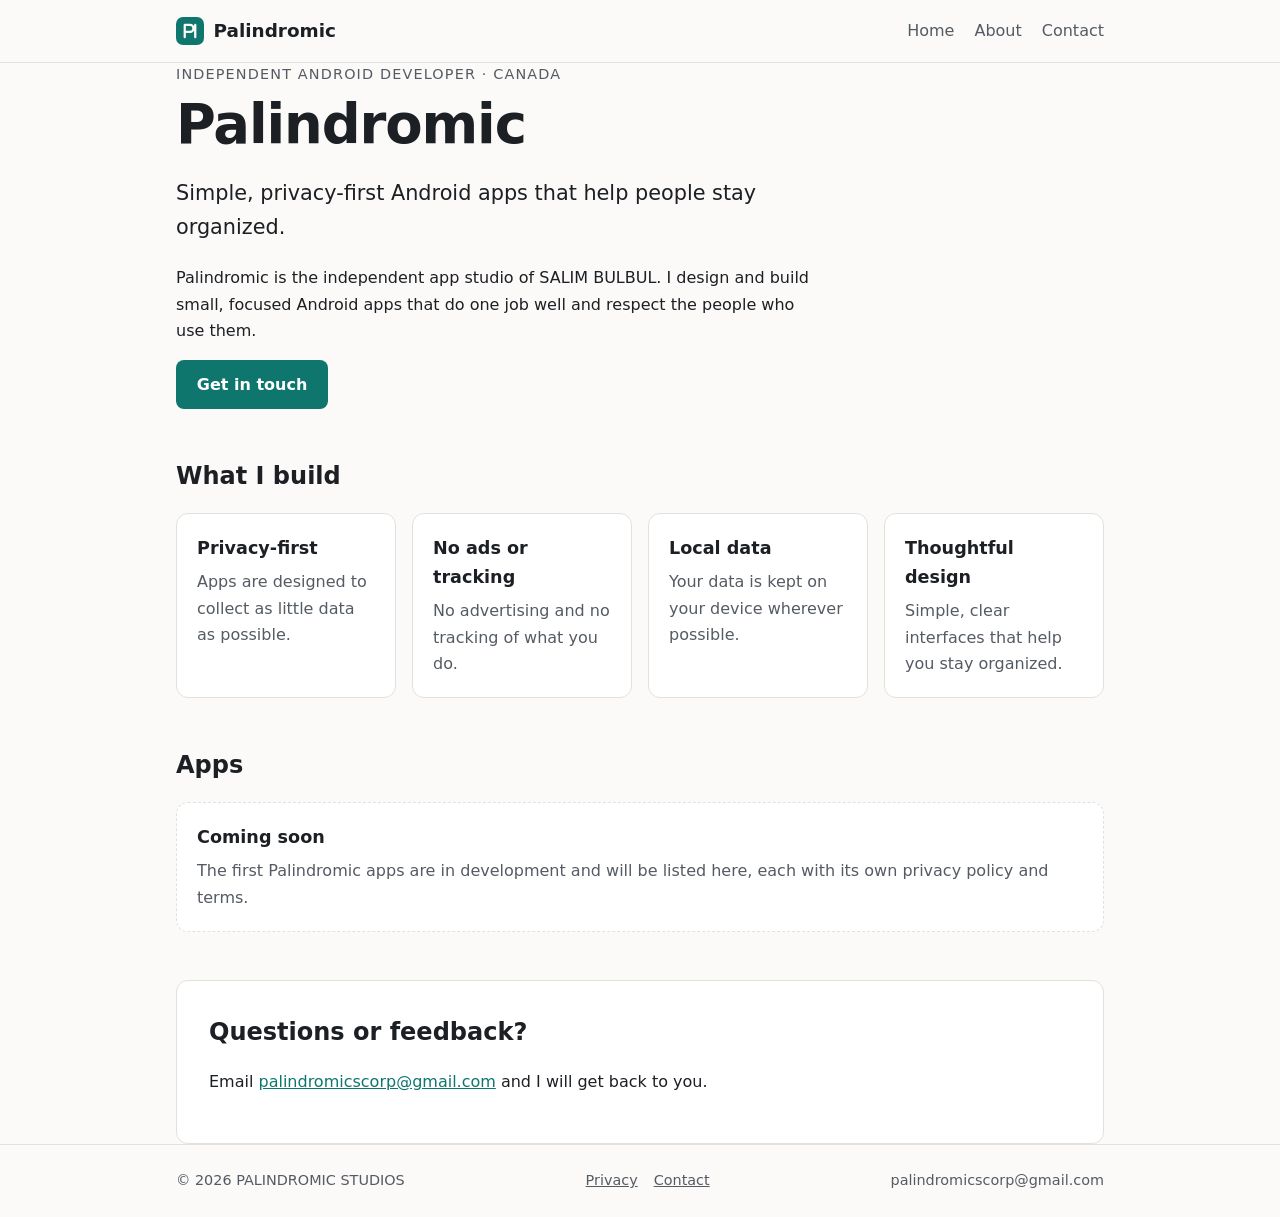
==== index.html @ 383ceb02 "Initial developer website Co-Authored-By: Claude Opus 5.5 <noreply@anthropic.com>" ====
<!doctype html>
<html lang="en">
<head>
<meta charset="utf-8">
<meta name="viewport" content="width=device-width, initial-scale=1">
<title>Palindromic | Simple, privacy-first Android apps</title>
<meta name="description" content="Palindromic is the independent studio of developer SALIM BULBUL, building simple, privacy-first Android apps that help people stay organized.">
<link rel="canonical" href="https://www.palindromic.ca/">
<meta property="og:type" content="website">
<meta property="og:site_name" content="Palindromic">
<meta property="og:title" content="Palindromic | Simple, privacy-first Android apps">
<meta property="og:description" content="Palindromic is the independent studio of developer SALIM BULBUL, building simple, privacy-first Android apps that help people stay organized.">
<meta property="og:url" content="https://www.palindromic.ca/">
<link rel="icon" href="favicon.svg" type="image/svg+xml">
<link rel="stylesheet" href="assets/css/style.css">
</head>
<body>
<a class="skip-link" href="#main">Skip to content</a>
<header class="site-header">
  <div class="container nav-wrap">
    <a class="brand" href="index.html"><svg class="logo-mark" viewBox="0 0 32 32" width="28" height="28" aria-hidden="true" focusable="false"><rect width="32" height="32" rx="8" fill="currentColor"/><path d="M10 23V9h6a4 4 0 0 1 0 8h-6M22 9v14" fill="none" stroke="var(--bg)" stroke-width="2.6" stroke-linecap="round" stroke-linejoin="round"/></svg><span>Palindromic</span></a>
    <nav aria-label="Main">
      <ul class="nav">
        <li><a href="index.html">Home</a></li>
        <li><a href="about.html">About</a></li>
        <li><a href="contact.html">Contact</a></li>
      </ul>
    </nav>
  </div>
</header>
<main id="main" class="container">
<section class="hero">
  <p class="eyebrow">Independent Android developer · Canada</p>
  <h1>Palindromic</h1>
  <p class="lead">Simple, privacy-first Android apps that help people stay organized.</p>
  <p>Palindromic is the independent app studio of SALIM BULBUL. I design and build small, focused Android apps that do one job well and respect the people who use them.</p>
  <p><a class="button" href="contact.html">Get in touch</a></p>
</section>
<section aria-labelledby="principles">
  <h2 id="principles">What I build</h2>
  <ul class="cards">
    <li class="card"><h3>Privacy-first</h3><p>Apps are designed to collect as little data as possible.</p></li>
    <li class="card"><h3>No ads or tracking</h3><p>No advertising and no tracking of what you do.</p></li>
    <li class="card"><h3>Local data</h3><p>Your data is kept on your device wherever possible.</p></li>
    <li class="card"><h3>Thoughtful design</h3><p>Simple, clear interfaces that help you stay organized.</p></li>
  </ul>
</section>
<section aria-labelledby="apps">
  <h2 id="apps">Apps</h2>
  <!-- Replace this card with one <li class="card"> per app, linking to apps/APP-SLUG/index.html -->
  <ul class="cards">
    <li class="card card-muted"><h3>Coming soon</h3><p>The first Palindromic apps are in development and will be listed here, each with its own privacy policy and terms.</p></li>
  </ul>
</section>
<section class="cta" aria-labelledby="contact-cta">
  <h2 id="contact-cta">Questions or feedback?</h2>
  <p>Email <a href="mailto:palindromicscorp@gmail.com">palindromicscorp@gmail.com</a> and I will get back to you.</p>
</section>
</main>
<footer class="site-footer">
  <div class="container footer-wrap">
    <p>&copy; 2026 PALINDROMIC STUDIOS</p>
    <ul class="footer-links">
      <li><a href="privacy.html">Privacy</a></li>
      <li><a href="contact.html">Contact</a></li>
    </ul>
    <p>palindromicscorp@gmail.com</p>
  </div>
</footer>
</body>
</html>
---- assets/css/style.css ----
/* Accent: teal (#0f766e light / #2dd4bf dark), both WCAG AA on their backgrounds */
:root{--bg:#fbfaf8;--surface:#fff;--text:#1c1f23;--muted:#555b63;--border:#e4e1dc;--accent:#0f766e;--accent-ink:#fff;color-scheme:light dark}
@media (prefers-color-scheme:dark){:root{--bg:#111416;--surface:#1a1e21;--text:#e8eaec;--muted:#a3aab2;--border:#2c3236;--accent:#2dd4bf;--accent-ink:#06201d}}
*{box-sizing:border-box}
body{margin:0;background:var(--bg);color:var(--text);font:1rem/1.65 system-ui,-apple-system,"Segoe UI",Roboto,"Helvetica Neue",Arial,sans-serif}
.container{width:100%;max-width:60rem;margin:0 auto;padding:0 1rem}
a{color:var(--accent)}
a:hover{text-decoration-thickness:2px}
:focus-visible{outline:3px solid var(--accent);outline-offset:3px;border-radius:4px}
.skip-link{position:absolute;left:1rem;top:-3rem;background:var(--accent);color:var(--accent-ink);padding:.5rem 1rem;border-radius:6px;z-index:10}
.skip-link:focus{top:1rem}
.site-header{border-bottom:1px solid var(--border)}
.nav-wrap{display:flex;flex-wrap:wrap;align-items:center;justify-content:space-between;gap:.5rem;padding-block:1rem}
.brand{display:flex;align-items:center;gap:.6rem;font-weight:700;font-size:1.15rem;color:var(--text);text-decoration:none}
.logo-mark{color:var(--accent)}
.nav{display:flex;gap:1.25rem;list-style:none;margin:0;padding:0}
.nav a{color:var(--muted);text-decoration:none;font-weight:500}
.nav a:hover{color:var(--text)}
main{padding-block:3rem}
h1{font-size:clamp(2.2rem,6vw,3.4rem);line-height:1.1;margin:0 0 1rem;letter-spacing:-.02em}
h2{font-size:1.5rem;margin:3rem 0 1rem}
h3{margin:0 0 .4rem;font-size:1.1rem}
.eyebrow{color:var(--muted);font-size:.9rem;text-transform:uppercase;letter-spacing:.08em;margin:0 0 .5rem}
.lead{font-size:1.3rem}
.hero p{max-width:40rem}
.button{display:inline-block;background:var(--accent);color:var(--accent-ink);padding:.7rem 1.3rem;border-radius:8px;text-decoration:none;font-weight:600}
.button:hover{filter:brightness(1.1)}
.cards{list-style:none;padding:0;margin:0;display:grid;gap:1rem;grid-template-columns:repeat(auto-fit,minmax(13rem,1fr))}
.card{background:var(--surface);border:1px solid var(--border);border-radius:12px;padding:1.25rem}
.card p{margin:0;color:var(--muted)}
.card-muted{border-style:dashed}
.cta{margin-top:3rem;padding:2rem;border-radius:12px;background:var(--surface);border:1px solid var(--border)}
.cta h2{margin-top:0}
.prose{max-width:42rem}
.site-footer{border-top:1px solid var(--border);color:var(--muted);font-size:.9rem}
.footer-wrap{display:flex;flex-wrap:wrap;gap:.5rem 1.5rem;justify-content:space-between;align-items:center;padding-block:1.5rem}
.footer-wrap p{margin:0}
.footer-links{display:flex;gap:1rem;list-style:none;margin:0;padding:0}
.footer-links a{color:var(--muted)}
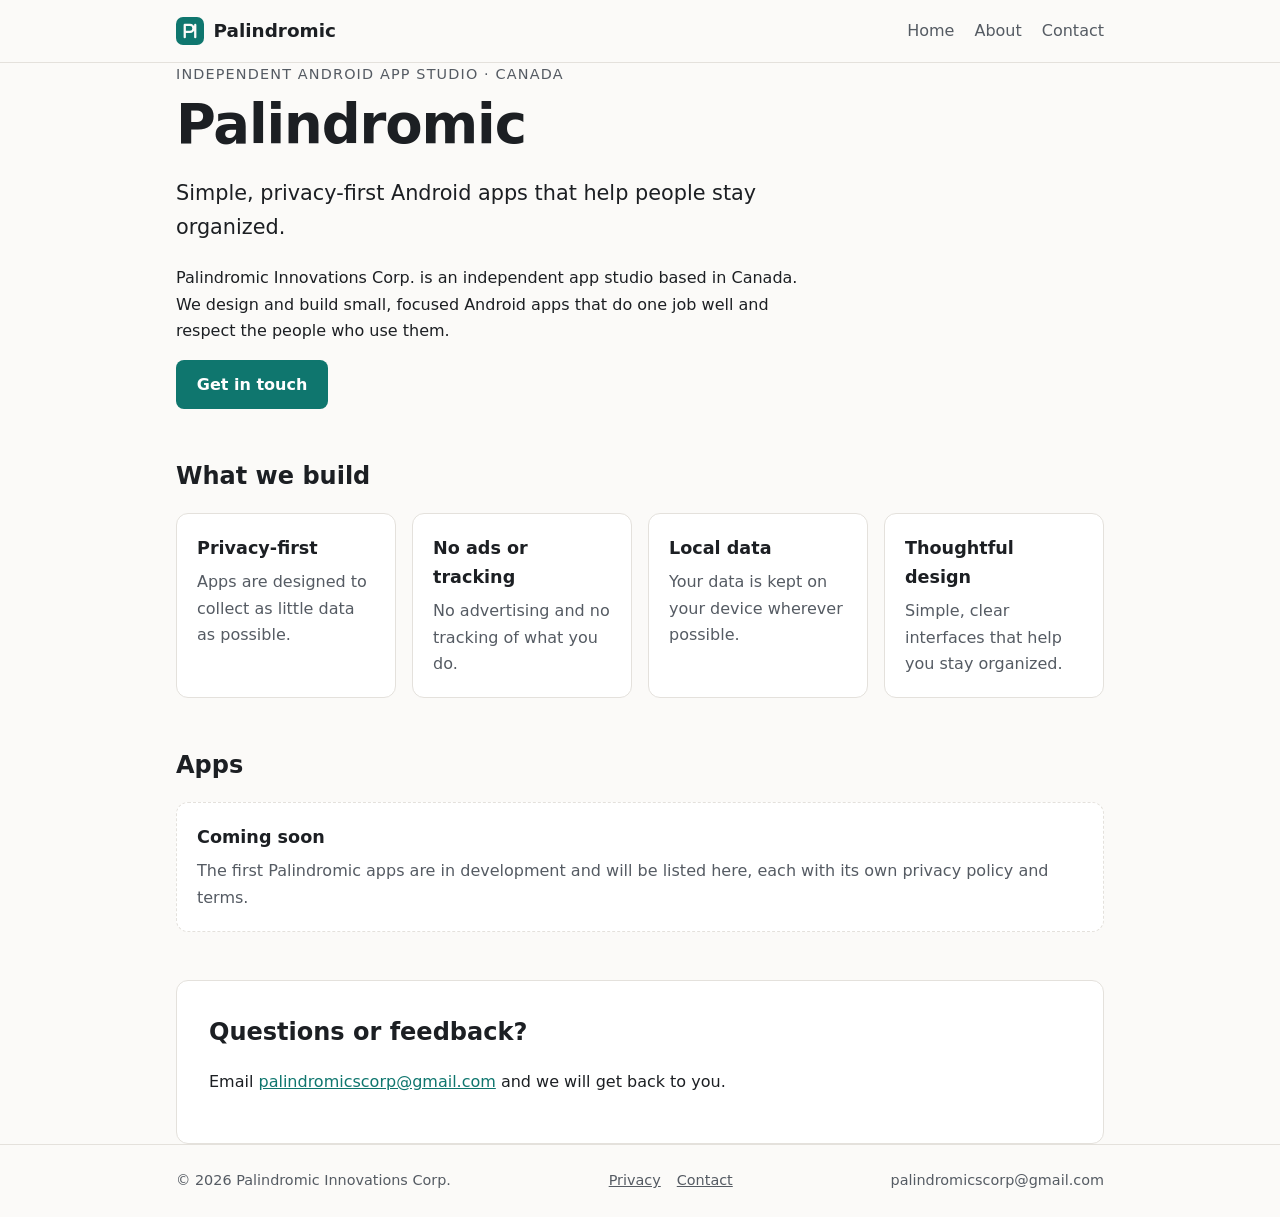
==== commit e07462ee: "Use company name Palindromic Innovations Corp. across site Co-Authored-By: Claude Opus 5.5 <noreply@" ====
--- a/index.html
+++ b/index.html
@@ -4,12 +4,12 @@
 <meta charset="utf-8">
 <meta name="viewport" content="width=device-width, initial-scale=1">
 <title>Palindromic | Simple, privacy-first Android apps</title>
-<meta name="description" content="Palindromic is the independent studio of developer SALIM BULBUL, building simple, privacy-first Android apps that help people stay organized.">
+<meta name="description" content="Palindromic Innovations Corp. builds simple, privacy-first Android apps that help people stay organized.">
 <link rel="canonical" href="https://www.palindromic.ca/">
 <meta property="og:type" content="website">
 <meta property="og:site_name" content="Palindromic">
 <meta property="og:title" content="Palindromic | Simple, privacy-first Android apps">
-<meta property="og:description" content="Palindromic is the independent studio of developer SALIM BULBUL, building simple, privacy-first Android apps that help people stay organized.">
+<meta property="og:description" content="Palindromic Innovations Corp. builds simple, privacy-first Android apps that help people stay organized.">
 <meta property="og:url" content="https://www.palindromic.ca/">
 <link rel="icon" href="favicon.svg" type="image/svg+xml">
 <link rel="stylesheet" href="assets/css/style.css">
@@ -30,14 +30,14 @@
 </header>
 <main id="main" class="container">
 <section class="hero">
-  <p class="eyebrow">Independent Android developer · Canada</p>
+  <p class="eyebrow">Independent Android app studio · Canada</p>
   <h1>Palindromic</h1>
   <p class="lead">Simple, privacy-first Android apps that help people stay organized.</p>
-  <p>Palindromic is the independent app studio of SALIM BULBUL. I design and build small, focused Android apps that do one job well and respect the people who use them.</p>
+  <p>Palindromic Innovations Corp. is an independent app studio based in Canada. We design and build small, focused Android apps that do one job well and respect the people who use them.</p>
   <p><a class="button" href="contact.html">Get in touch</a></p>
 </section>
 <section aria-labelledby="principles">
-  <h2 id="principles">What I build</h2>
+  <h2 id="principles">What we build</h2>
   <ul class="cards">
     <li class="card"><h3>Privacy-first</h3><p>Apps are designed to collect as little data as possible.</p></li>
     <li class="card"><h3>No ads or tracking</h3><p>No advertising and no tracking of what you do.</p></li>
@@ -54,12 +54,12 @@
 </section>
 <section class="cta" aria-labelledby="contact-cta">
   <h2 id="contact-cta">Questions or feedback?</h2>
-  <p>Email <a href="mailto:palindromicscorp@gmail.com">palindromicscorp@gmail.com</a> and I will get back to you.</p>
+  <p>Email <a href="mailto:palindromicscorp@gmail.com">palindromicscorp@gmail.com</a> and we will get back to you.</p>
 </section>
 </main>
 <footer class="site-footer">
   <div class="container footer-wrap">
-    <p>&copy; 2026 PALINDROMIC STUDIOS</p>
+    <p>&copy; 2026 Palindromic Innovations Corp.</p>
     <ul class="footer-links">
       <li><a href="privacy.html">Privacy</a></li>
       <li><a href="contact.html">Contact</a></li>
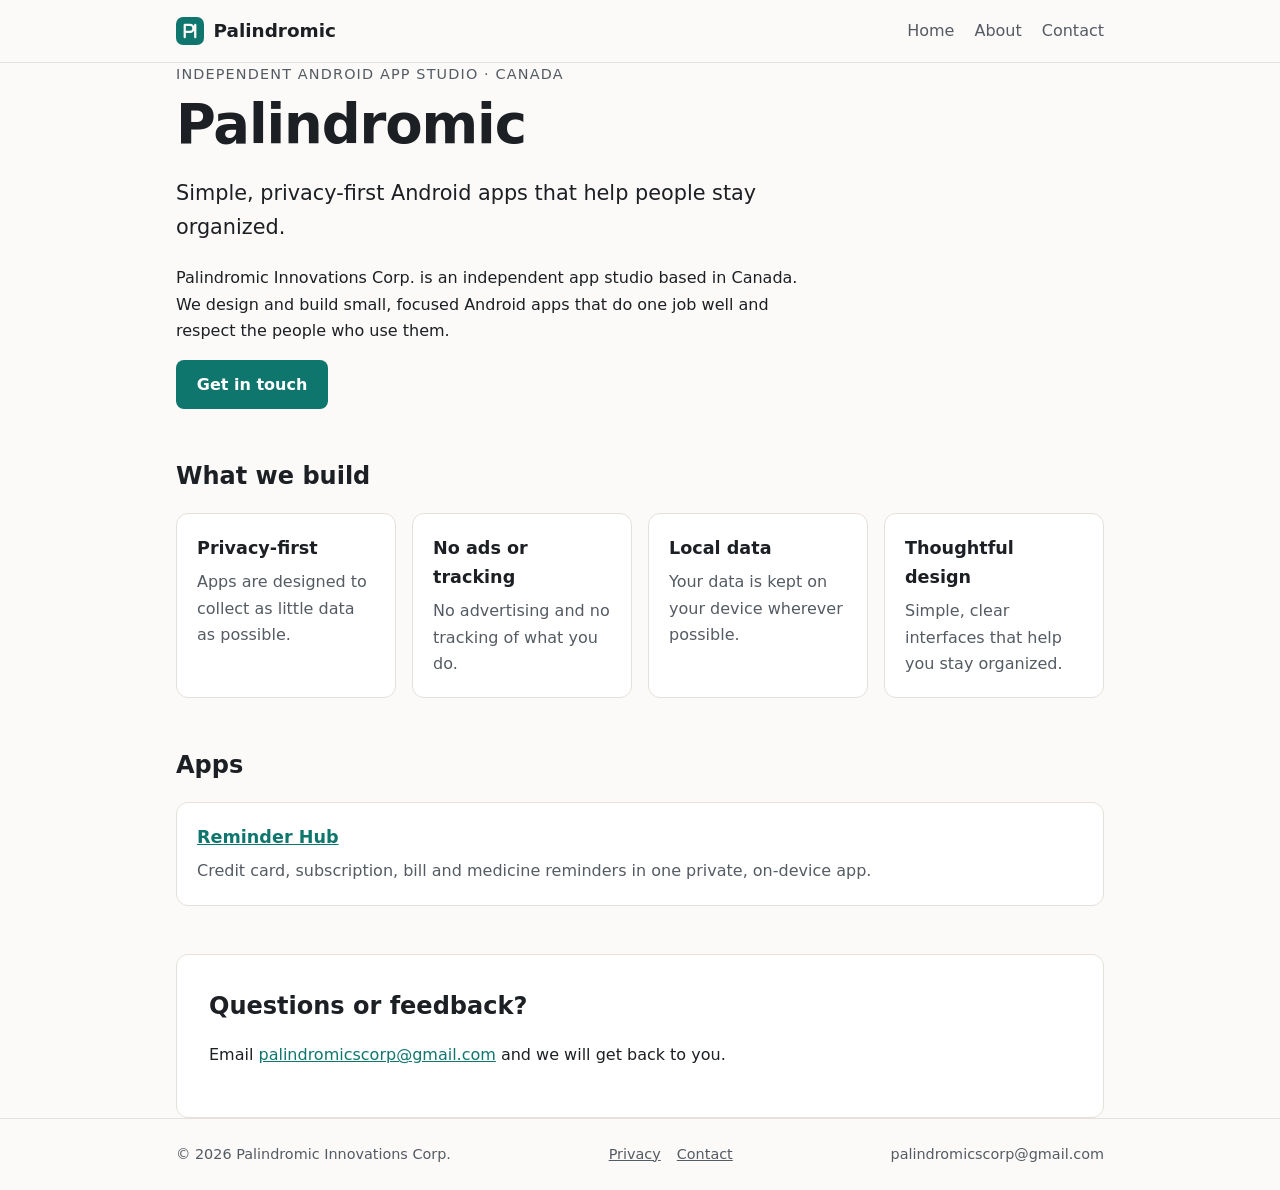
==== commit 4e887855: "Add Reminder Hub app page, privacy policy and terms Lists Reminder Hub on the home page and adds its" ====
--- a/index.html
+++ b/index.html
@@ -49,7 +49,7 @@
   <h2 id="apps">Apps</h2>
   <!-- Replace this card with one <li class="card"> per app, linking to apps/APP-SLUG/index.html -->
   <ul class="cards">
-    <li class="card card-muted"><h3>Coming soon</h3><p>The first Palindromic apps are in development and will be listed here, each with its own privacy policy and terms.</p></li>
+    <li class="card"><h3><a href="apps/reminderhub/index.html">Reminder Hub</a></h3><p>Credit card, subscription, bill and medicine reminders in one private, on-device app.</p></li>
   </ul>
 </section>
 <section class="cta" aria-labelledby="contact-cta">
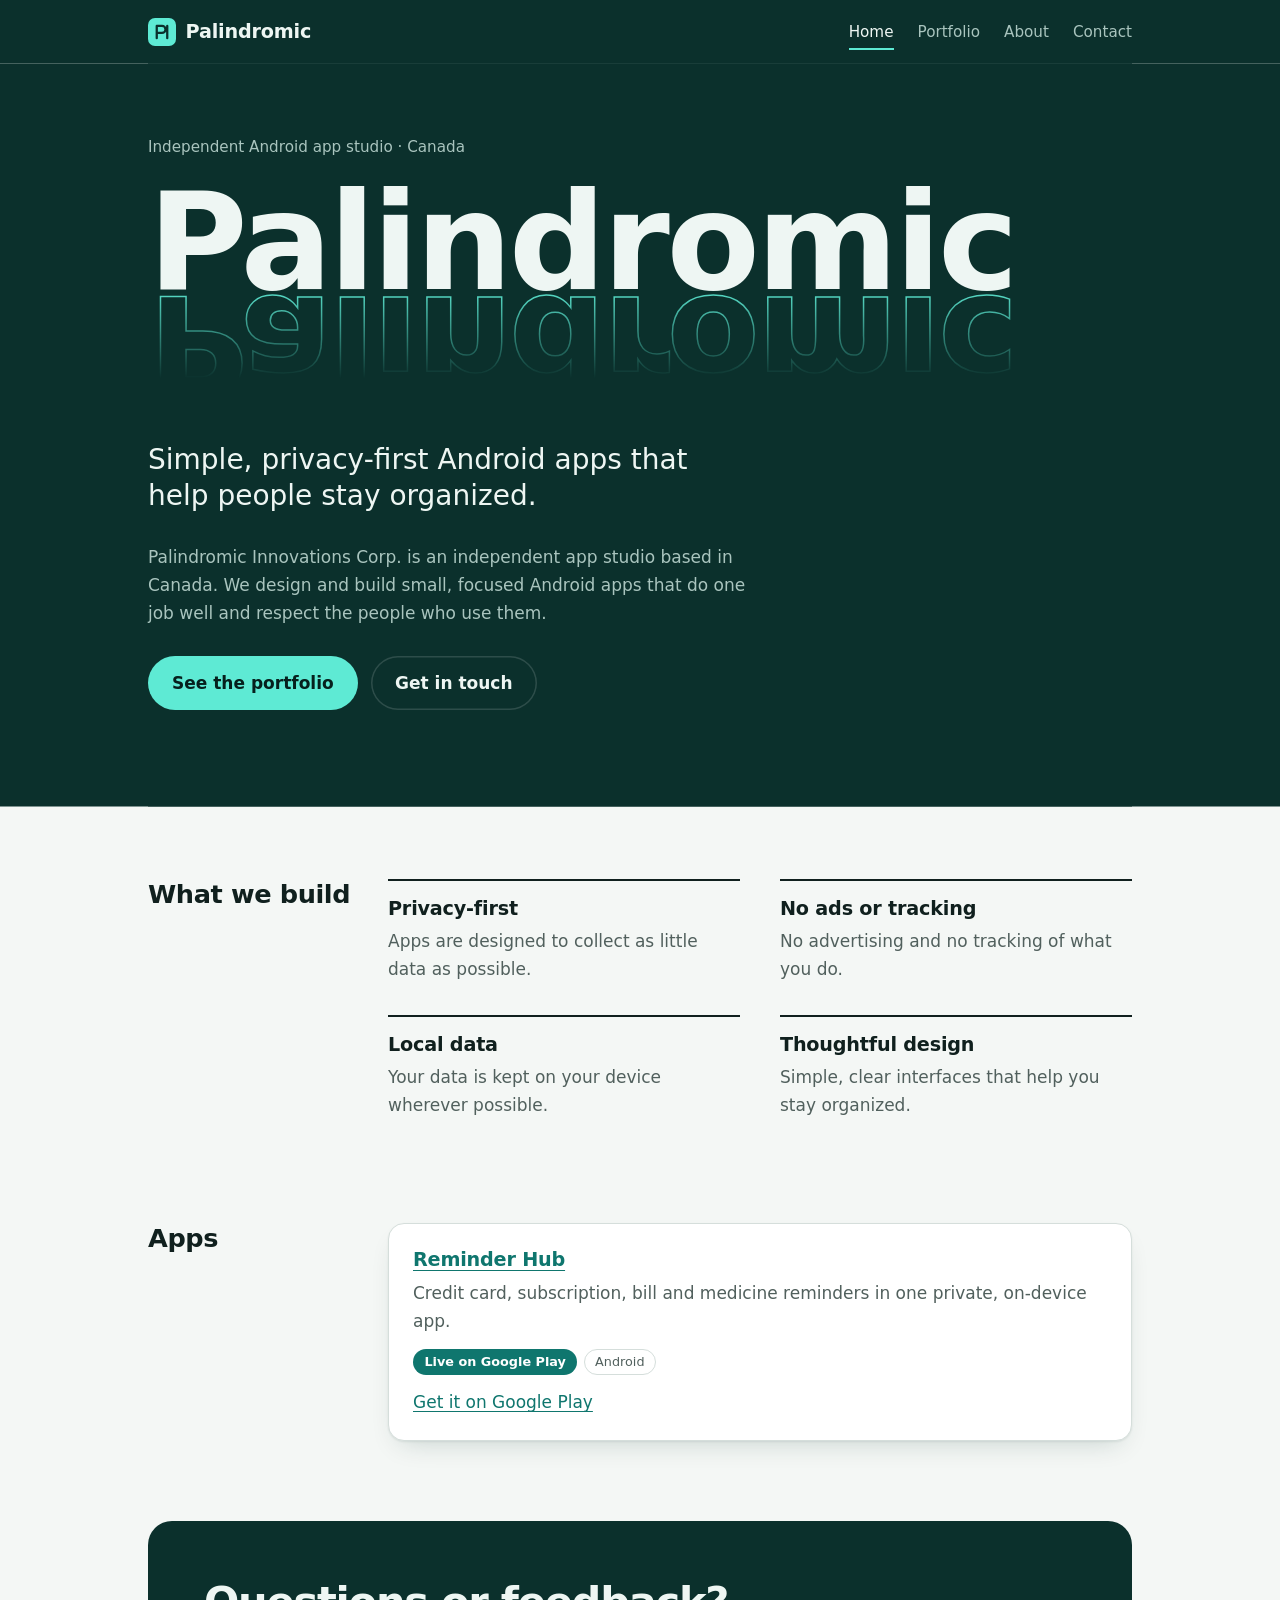
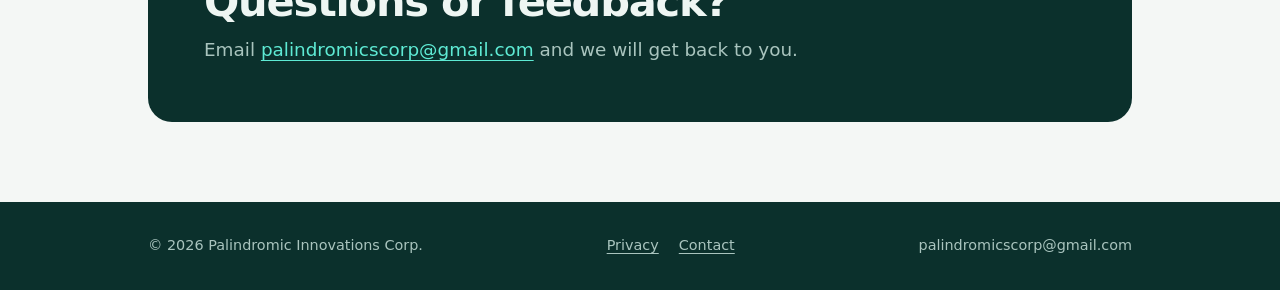
==== commit f46ab5c3: "Redesign site, add portfolio page and SEO improvements - New pine and mint visual design with self-h" ====
--- a/index.html
+++ b/index.html
@@ -4,15 +4,22 @@
 <meta charset="utf-8">
 <meta name="viewport" content="width=device-width, initial-scale=1">
 <title>Palindromic | Simple, privacy-first Android apps</title>
-<meta name="description" content="Palindromic Innovations Corp. builds simple, privacy-first Android apps that help people stay organized.">
+<meta name="description" content="Palindromic Innovations Corp. is a Canadian studio building privacy-first Android apps, plus fast, accessible websites and web apps for businesses.">
 <link rel="canonical" href="https://www.palindromic.ca/">
 <meta property="og:type" content="website">
 <meta property="og:site_name" content="Palindromic">
 <meta property="og:title" content="Palindromic | Simple, privacy-first Android apps">
-<meta property="og:description" content="Palindromic Innovations Corp. builds simple, privacy-first Android apps that help people stay organized.">
+<meta property="og:description" content="Palindromic Innovations Corp. is a Canadian studio building privacy-first Android apps, plus fast, accessible websites and web apps for businesses.">
 <meta property="og:url" content="https://www.palindromic.ca/">
+<meta property="og:image" content="https://www.palindromic.ca/assets/img/og.png">
+<meta property="og:image:width" content="1200">
+<meta property="og:image:height" content="630">
+<meta property="og:image:alt" content="Palindromic: privacy-first Android apps, websites and web apps">
+<meta name="twitter:card" content="summary_large_image">
 <link rel="icon" href="favicon.svg" type="image/svg+xml">
+<link rel="preload" href="assets/fonts/bricolage-grotesque.woff2" as="font" type="font/woff2" crossorigin>
 <link rel="stylesheet" href="assets/css/style.css">
+<script type="application/ld+json">{"@context":"https://schema.org","@graph":[{"@type":"Organization","@id":"https://www.palindromic.ca/#org","name":"Palindromic Innovations Corp.","alternateName":"Palindromic","url":"https://www.palindromic.ca/","logo":"https://www.palindromic.ca/favicon.svg","email":"palindromicscorp@gmail.com","address":{"@type":"PostalAddress","addressCountry":"CA"},"founder":{"@id":"https://www.palindromic.ca/portfolio.html#salim"}},{"@type":"WebSite","@id":"https://www.palindromic.ca/#website","url":"https://www.palindromic.ca/","name":"Palindromic","publisher":{"@id":"https://www.palindromic.ca/#org"}}]}</script>
 </head>
 <body>
 <a class="skip-link" href="#main">Skip to content</a>
@@ -21,7 +28,8 @@
     <a class="brand" href="index.html"><svg class="logo-mark" viewBox="0 0 32 32" width="28" height="28" aria-hidden="true" focusable="false"><rect width="32" height="32" rx="8" fill="currentColor"/><path d="M10 23V9h6a4 4 0 0 1 0 8h-6M22 9v14" fill="none" stroke="var(--bg)" stroke-width="2.6" stroke-linecap="round" stroke-linejoin="round"/></svg><span>Palindromic</span></a>
     <nav aria-label="Main">
       <ul class="nav">
-        <li><a href="index.html">Home</a></li>
+        <li><a href="index.html" aria-current="page">Home</a></li>
+        <li><a href="portfolio.html">Portfolio</a></li>
         <li><a href="about.html">About</a></li>
         <li><a href="contact.html">Contact</a></li>
       </ul>
@@ -31,10 +39,10 @@
 <main id="main" class="container">
 <section class="hero">
   <p class="eyebrow">Independent Android app studio · Canada</p>
-  <h1>Palindromic</h1>
+  <h1 data-mirror="Palindromic">Palindromic</h1>
   <p class="lead">Simple, privacy-first Android apps that help people stay organized.</p>
   <p>Palindromic Innovations Corp. is an independent app studio based in Canada. We design and build small, focused Android apps that do one job well and respect the people who use them.</p>
-  <p><a class="button" href="contact.html">Get in touch</a></p>
+  <p><a class="button" href="portfolio.html">See the portfolio</a> <a class="button ghost" href="contact.html">Get in touch</a></p>
 </section>
 <section aria-labelledby="principles">
   <h2 id="principles">What we build</h2>
@@ -49,7 +57,7 @@
   <h2 id="apps">Apps</h2>
   <!-- Replace this card with one <li class="card"> per app, linking to apps/APP-SLUG/index.html -->
   <ul class="cards">
-    <li class="card"><h3><a href="apps/reminderhub/index.html">Reminder Hub</a></h3><p>Credit card, subscription, bill and medicine reminders in one private, on-device app.</p></li>
+    <li class="card"><h3><a href="apps/reminderhub/index.html">Reminder Hub</a></h3><p>Credit card, subscription, bill and medicine reminders in one private, on-device app.</p><ul class="tags"><li class="live">Live on Google Play</li><li>Android</li></ul><p class="links"><a href="https://play.google.com/store/apps/details?id=com.reminderhub.app">Get it on Google Play</a></p></li>
   </ul>
 </section>
 <section class="cta" aria-labelledby="contact-cta">
--- a/assets/css/style.css
+++ b/assets/css/style.css
@@ -1,39 +1,105 @@
-/* Accent: teal (#0f766e light / #2dd4bf dark), both WCAG AA on their backgrounds */
-:root{--bg:#fbfaf8;--surface:#fff;--text:#1c1f23;--muted:#555b63;--border:#e4e1dc;--accent:#0f766e;--accent-ink:#fff;color-scheme:light dark}
-@media (prefers-color-scheme:dark){:root{--bg:#111416;--surface:#1a1e21;--text:#e8eaec;--muted:#a3aab2;--border:#2c3236;--accent:#2dd4bf;--accent-ink:#06201d}}
+/* Self-hosted (SIL OFL) so the site makes no third-party requests */
+@font-face{font-family:"Bricolage Grotesque";src:url("../fonts/bricolage-grotesque.woff2") format("woff2");font-weight:500 800;font-display:swap}
+
+/* Pine and mint. All text/background pairs are WCAG AA. */
+:root{--bg:#f4f7f5;--surface:#fff;--text:#10201e;--muted:#51605d;--border:#d5dedb;--accent:#0f766e;--accent-ink:#fff;--band:#0b302c;--shadow:0 1px 2px #0b302c14,0 12px 28px -12px #0b302c33;--display:"Bricolage Grotesque",system-ui,sans-serif;color-scheme:light dark}
+@media (prefers-color-scheme:dark){:root{--bg:#0c1513;--surface:#132220;--text:#e6efec;--muted:#9db0ab;--border:#24403b;--accent:#3fd0bd;--accent-ink:#06201d;--band:#0f2b27;--shadow:none}}
+
+/* Dark pine bands (header, hero, CTA, footer) remap the tokens so everything inside just works */
+.site-header,.hero,.cta,.site-footer{--bg:var(--band);--text:#eef6f3;--muted:#a9c4be;--accent:#5eead4;--accent-ink:#06201d;--border:#ffffff24;background:var(--bg);color:var(--text)}
+
 *{box-sizing:border-box}
-body{margin:0;background:var(--bg);color:var(--text);font:1rem/1.65 system-ui,-apple-system,"Segoe UI",Roboto,"Helvetica Neue",Arial,sans-serif}
-.container{width:100%;max-width:60rem;margin:0 auto;padding:0 1rem}
-a{color:var(--accent)}
+body{margin:0;min-height:100vh;display:flex;flex-direction:column;background:var(--bg);color:var(--text);font:1.0625rem/1.65 system-ui,-apple-system,"Segoe UI",Roboto,"Helvetica Neue",Arial,sans-serif;-webkit-font-smoothing:antialiased}
+.container{width:100%;max-width:64rem;margin:0 auto;padding:0 1.25rem}
+/* main.container: must outrank .container, whose padding shorthand would zero the block padding */
+main.container{flex:1;padding-block:3rem 5rem}
+a{color:var(--accent);text-underline-offset:.2em}
 a:hover{text-decoration-thickness:2px}
 :focus-visible{outline:3px solid var(--accent);outline-offset:3px;border-radius:4px}
-.skip-link{position:absolute;left:1rem;top:-3rem;background:var(--accent);color:var(--accent-ink);padding:.5rem 1rem;border-radius:6px;z-index:10}
+.skip-link{position:absolute;left:1rem;top:-4rem;background:var(--accent);color:var(--accent-ink);padding:.5rem 1rem;border-radius:6px;z-index:10}
 .skip-link:focus{top:1rem}
-.site-header{border-bottom:1px solid var(--border)}
-.nav-wrap{display:flex;flex-wrap:wrap;align-items:center;justify-content:space-between;gap:.5rem;padding-block:1rem}
-.brand{display:flex;align-items:center;gap:.6rem;font-weight:700;font-size:1.15rem;color:var(--text);text-decoration:none}
+
+.nav-wrap{display:flex;flex-wrap:wrap;align-items:center;justify-content:space-between;gap:.5rem;padding-block:1.1rem}
+.brand{display:flex;align-items:center;gap:.6rem;font:700 1.2rem/1 var(--display);letter-spacing:-.01em;color:var(--text);text-decoration:none}
 .logo-mark{color:var(--accent)}
-.nav{display:flex;gap:1.25rem;list-style:none;margin:0;padding:0}
-.nav a{color:var(--muted);text-decoration:none;font-weight:500}
-.nav a:hover{color:var(--text)}
-main{padding-block:3rem}
-h1{font-size:clamp(2.2rem,6vw,3.4rem);line-height:1.1;margin:0 0 1rem;letter-spacing:-.02em}
-h2{font-size:1.5rem;margin:3rem 0 1rem}
-h3{margin:0 0 .4rem;font-size:1.1rem}
-.eyebrow{color:var(--muted);font-size:.9rem;text-transform:uppercase;letter-spacing:.08em;margin:0 0 .5rem}
-.lead{font-size:1.3rem}
-.hero p{max-width:40rem}
-.button{display:inline-block;background:var(--accent);color:var(--accent-ink);padding:.7rem 1.3rem;border-radius:8px;text-decoration:none;font-weight:600}
-.button:hover{filter:brightness(1.1)}
-.cards{list-style:none;padding:0;margin:0;display:grid;gap:1rem;grid-template-columns:repeat(auto-fit,minmax(13rem,1fr))}
-.card{background:var(--surface);border:1px solid var(--border);border-radius:12px;padding:1.25rem}
+.nav{display:flex;gap:1.5rem;list-style:none;margin:0;padding:0}
+.nav a{color:var(--muted);text-decoration:none;font-weight:500;font-size:.95rem;padding-block:.4rem;border-bottom:2px solid transparent}
+.nav a:hover,.nav a[aria-current]{color:var(--text);border-color:var(--accent)}
+
+h1,h2,h3{font-family:var(--display);text-wrap:balance}
+h1{font-size:clamp(2.4rem,6vw,4rem);font-weight:800;line-height:1.02;margin:0 0 1.25rem;letter-spacing:-.03em}
+h2{font-size:1.6rem;font-weight:700;line-height:1.2;letter-spacing:-.015em;margin:3rem 0 1rem}
+h3{margin:0 0 .4rem;font-size:1.2rem;line-height:1.25;font-weight:700;letter-spacing:-.01em}
+.eyebrow{color:var(--muted);font-size:.95rem;margin:0 0 1.5rem}
+.lead{font-size:1.35rem;line-height:1.45}
+
+/* Hero: full-bleed pine band; the wordmark sits above its own mirror image */
+.hero{margin-top:-3rem;padding-block:4.5rem 5rem;box-shadow:0 0 0 100vmax var(--bg);clip-path:inset(0 -100vmax)}
+.hero h1{width:fit-content;font-size:clamp(2.8rem,12vw,8.5rem);line-height:.86;letter-spacing:-.025em;margin-bottom:2.5rem}
+/* Reflection, home only. The mask is written upside down because scaleY flips it with the text. */
+.hero h1[data-mirror]::after{content:attr(data-mirror);content:attr(data-mirror) / "";display:block;margin-top:-.12em;transform:scaleY(-1);color:transparent;-webkit-text-stroke:1.5px var(--accent);-webkit-mask-image:linear-gradient(transparent 20%,#000);mask-image:linear-gradient(transparent 20%,#000)}
+@media (prefers-reduced-motion:no-preference){.hero h1[data-mirror]::after{animation:mirror .9s .25s ease-out backwards}}
+@keyframes mirror{from{opacity:0}}
+.hero p{max-width:38rem}
+.hero .lead{font-family:var(--display);font-weight:500;font-size:clamp(1.35rem,2.6vw,1.75rem);line-height:1.3;color:var(--text)}
+.hero p:not(.lead):not(.eyebrow){color:var(--muted)}
+
+.button{display:inline-block;margin-top:.75rem;background:var(--accent);color:var(--accent-ink);padding:.8rem 1.5rem;border-radius:999px;text-decoration:none;font-weight:600;transition:transform .15s}
+.button:hover{filter:brightness(1.08);transform:translateY(-1px)}
+.button.ghost{background:none;color:var(--text);box-shadow:inset 0 0 0 1.5px var(--border);margin-left:.5rem}
+
+/* Home sections: heading in a left rail, content beside it */
+main>section:not(.hero):not(.cta){margin-top:4.5rem}
+main>section>h2{margin-top:0}
+@media (min-width:48rem){main>section:not(.hero):not(.cta){display:grid;grid-template-columns:13rem minmax(0,1fr);gap:2rem}}
+
+.cards{list-style:none;padding:0;margin:0;display:grid;gap:1.25rem;grid-template-columns:repeat(auto-fit,minmax(15rem,1fr))}
+.card{background:var(--surface);border:1px solid var(--border);border-radius:16px;padding:1.5rem;box-shadow:var(--shadow)}
 .card p{margin:0;color:var(--muted)}
-.card-muted{border-style:dashed}
-.cta{margin-top:3rem;padding:2rem;border-radius:12px;background:var(--surface);border:1px solid var(--border)}
-.cta h2{margin-top:0}
+.card-muted{border-style:dashed;background:none;box-shadow:none}
+/* Principles are statements, not objects: ruled list instead of boxes */
+#principles+.cards,.cards.ruled{gap:0 2.5rem}
+#principles+.cards .card,.cards.ruled .card{background:none;border:0;border-top:2px solid var(--text);border-radius:0;box-shadow:none;padding:1rem 0 2rem}
+/* A real sequence, so it is numbered */
+ol.ruled{counter-reset:step}
+ol.ruled h3::before{counter-increment:step;content:counter(step) ". ";color:var(--accent)}
+
+/* Portfolio */
+.facts{display:grid;grid-template-columns:auto 1fr;gap:.5rem 2rem;margin:0}
+.facts dt{font-weight:600}
+.facts dd{margin:0;color:var(--muted)}
+.cards.projects{grid-template-columns:repeat(auto-fill,minmax(min(100%,19rem),1fr))}
+.projects .card>*+*{margin-top:.85rem}
+.projects .card>img,.shots{display:block;width:calc(100% + 3rem);max-width:none;margin:-1.5rem -1.5rem 0;border-radius:15px 15px 0 0;border-bottom:1px solid var(--border)}
+.projects .card>img{height:auto;aspect-ratio:16/10;object-fit:cover;object-position:top}
+.shots{display:flex;justify-content:center;gap:1rem;padding:1.25rem 1.25rem 0;background:var(--bg);overflow:hidden}
+.shots img{width:45%;max-width:11rem;height:auto;border-radius:10px 10px 0 0;box-shadow:var(--shadow)}
+.projects h3{margin-bottom:0}
+.projects .card p{font-size:.95rem}
+.meta,.note{font-size:.9rem}
+.note{color:var(--muted);margin:1rem 0 0}
+.card .links{display:flex;flex-wrap:wrap;gap:.25rem 1.25rem;margin-top:.85rem}
+.tags,.scores{display:flex;flex-wrap:wrap;list-style:none;padding:0;margin:.85rem 0 0}
+.tags{gap:.4rem;font-size:.8rem}
+.tags li{padding:.1rem .65rem;border-radius:999px;border:1px solid var(--border);color:var(--muted)}
+.tags .live{background:var(--accent);border-color:transparent;color:var(--accent-ink);font-weight:600}
+.scores{gap:.5rem 1.5rem;font-size:.8rem;color:var(--muted)}
+.scores b{display:block;font:800 1.7rem/1.1 var(--display);color:var(--accent)}
+.points{margin-bottom:0;padding-left:1.1rem;font-size:.95rem;color:var(--muted)}
+.points li::marker{color:var(--accent)}
+
+.cta{margin-top:5rem;padding:clamp(2rem,5vw,3.5rem);border-radius:24px}
+.cta h2{margin:0 0 .5rem;font-size:clamp(1.8rem,4vw,2.6rem);font-weight:800;letter-spacing:-.03em}
+.cta p{margin:0;color:var(--muted);font-size:1.15rem}
+
 .prose{max-width:42rem}
-.site-footer{border-top:1px solid var(--border);color:var(--muted);font-size:.9rem}
-.footer-wrap{display:flex;flex-wrap:wrap;gap:.5rem 1.5rem;justify-content:space-between;align-items:center;padding-block:1.5rem}
+.prose h2{padding-top:2rem;border-top:1px solid var(--border)}
+.prose li{margin-block:.35rem}
+.prose li::marker{color:var(--accent)}
+
+.site-footer{color:var(--muted);font-size:.9rem}
+.footer-wrap{display:flex;flex-wrap:wrap;gap:.5rem 1.5rem;justify-content:space-between;align-items:center;padding-block:2rem}
 .footer-wrap p{margin:0}
-.footer-links{display:flex;gap:1rem;list-style:none;margin:0;padding:0}
+.footer-links{display:flex;gap:1.25rem;list-style:none;margin:0;padding:0}
 .footer-links a{color:var(--muted)}
+.footer-links a:hover{color:var(--text)}
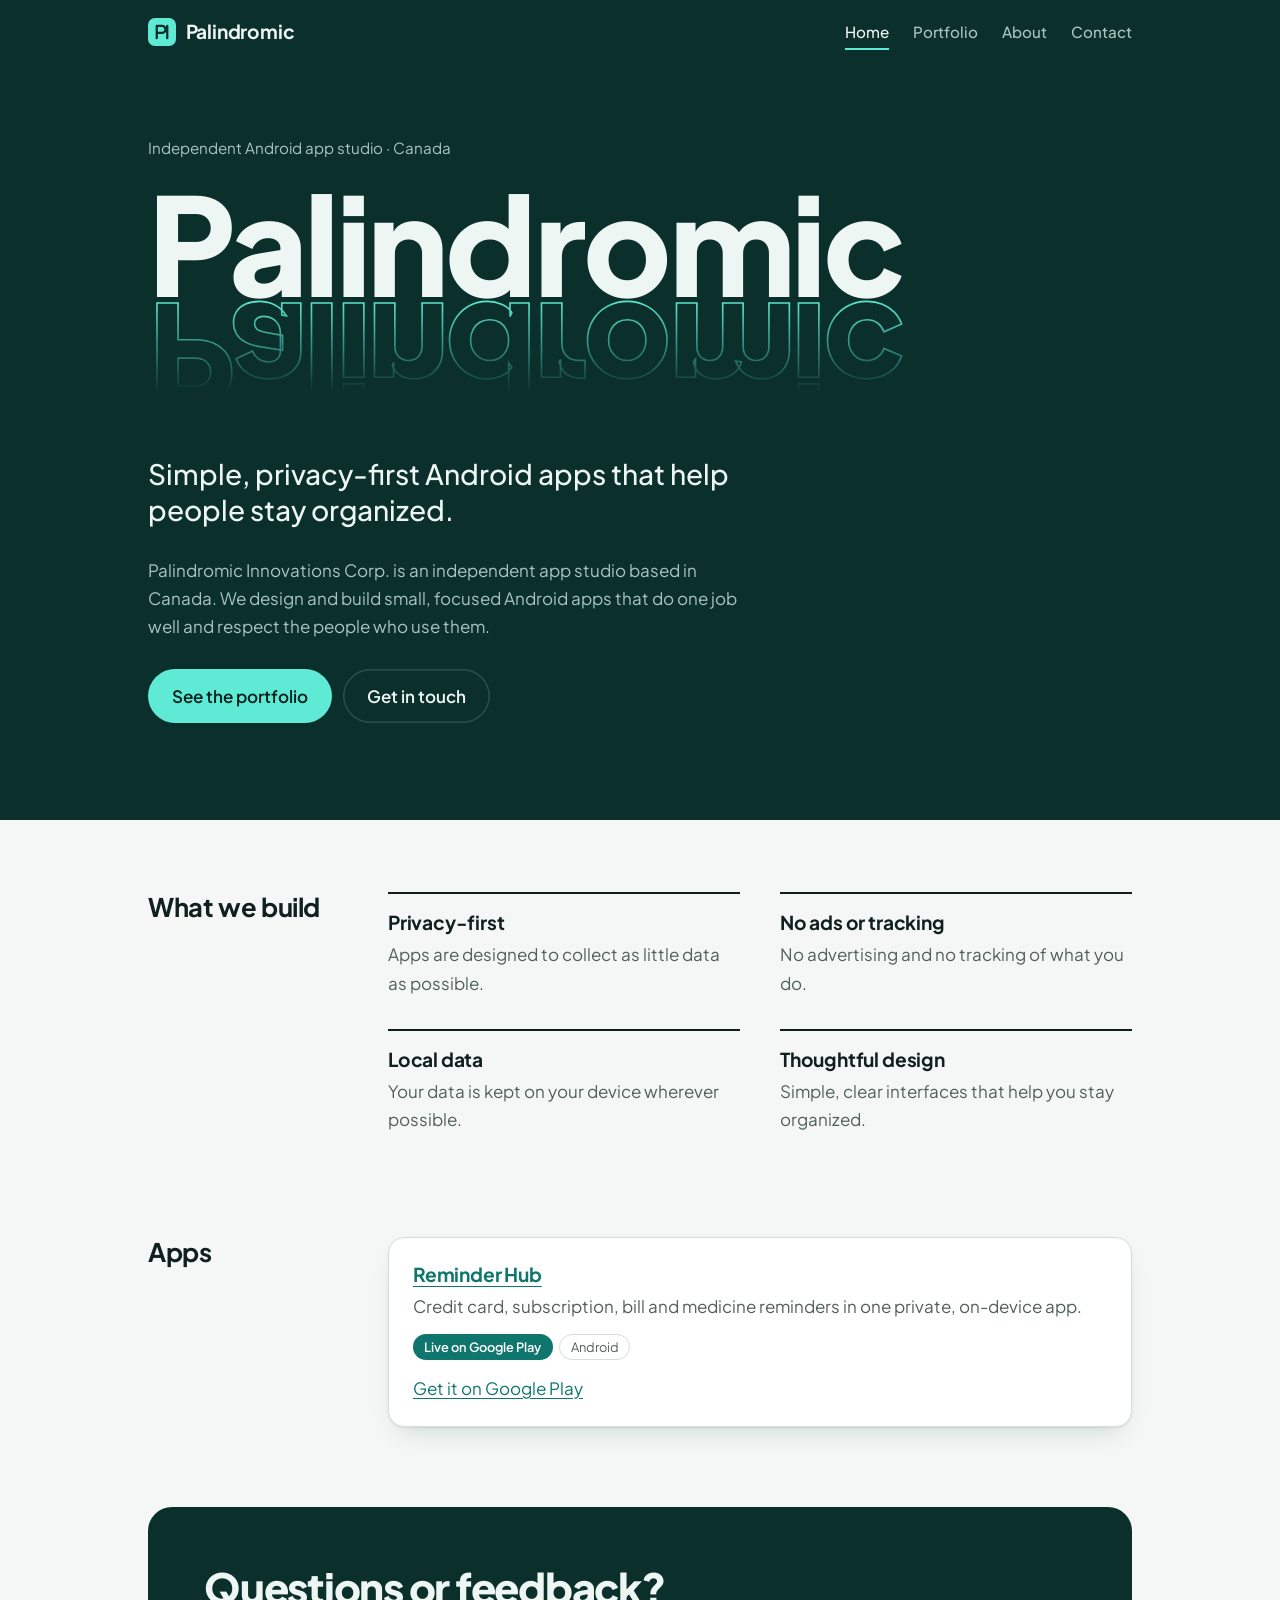
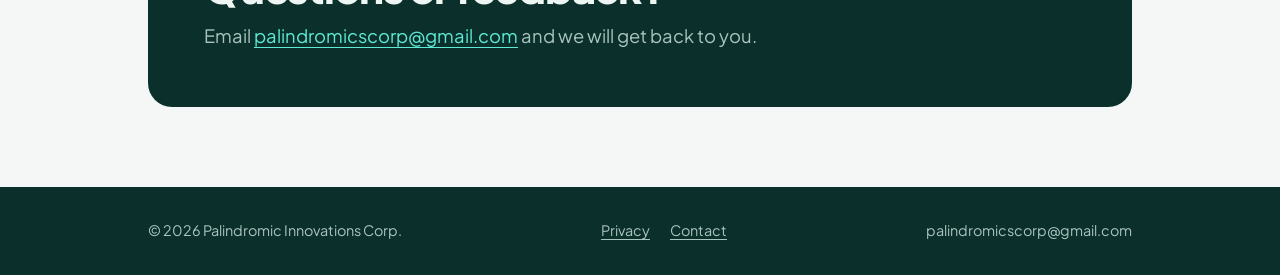
==== commit 7cf52c52: "Switch headings and body text to self-hosted Plus Jakarta Sans Co-Authored-By: Claude <noreply@anthr" ====
--- a/index.html
+++ b/index.html
@@ -17,7 +17,7 @@
 <meta property="og:image:alt" content="Palindromic: privacy-first Android apps, websites and web apps">
 <meta name="twitter:card" content="summary_large_image">
 <link rel="icon" href="favicon.svg" type="image/svg+xml">
-<link rel="preload" href="assets/fonts/bricolage-grotesque.woff2" as="font" type="font/woff2" crossorigin>
+<link rel="preload" href="assets/fonts/plus-jakarta-sans.woff2" as="font" type="font/woff2" crossorigin>
 <link rel="stylesheet" href="assets/css/style.css">
 <script type="application/ld+json">{"@context":"https://schema.org","@graph":[{"@type":"Organization","@id":"https://www.palindromic.ca/#org","name":"Palindromic Innovations Corp.","alternateName":"Palindromic","url":"https://www.palindromic.ca/","logo":"https://www.palindromic.ca/favicon.svg","email":"palindromicscorp@gmail.com","address":{"@type":"PostalAddress","addressCountry":"CA"},"founder":{"@id":"https://www.palindromic.ca/portfolio.html#salim"}},{"@type":"WebSite","@id":"https://www.palindromic.ca/#website","url":"https://www.palindromic.ca/","name":"Palindromic","publisher":{"@id":"https://www.palindromic.ca/#org"}}]}</script>
 </head>
--- a/assets/css/style.css
+++ b/assets/css/style.css
@@ -1,15 +1,15 @@
 /* Self-hosted (SIL OFL) so the site makes no third-party requests */
-@font-face{font-family:"Bricolage Grotesque";src:url("../fonts/bricolage-grotesque.woff2") format("woff2");font-weight:500 800;font-display:swap}
+@font-face{font-family:"Plus Jakarta Sans";src:url("../fonts/plus-jakarta-sans.woff2") format("woff2");font-weight:200 800;font-display:swap}
 
 /* Pine and mint. All text/background pairs are WCAG AA. */
-:root{--bg:#f4f7f5;--surface:#fff;--text:#10201e;--muted:#51605d;--border:#d5dedb;--accent:#0f766e;--accent-ink:#fff;--band:#0b302c;--shadow:0 1px 2px #0b302c14,0 12px 28px -12px #0b302c33;--display:"Bricolage Grotesque",system-ui,sans-serif;color-scheme:light dark}
+:root{--bg:#f4f7f5;--surface:#fff;--text:#10201e;--muted:#51605d;--border:#d5dedb;--accent:#0f766e;--accent-ink:#fff;--band:#0b302c;--shadow:0 1px 2px #0b302c14,0 12px 28px -12px #0b302c33;--display:"Plus Jakarta Sans",system-ui,-apple-system,"Segoe UI",Roboto,sans-serif;color-scheme:light dark}
 @media (prefers-color-scheme:dark){:root{--bg:#0c1513;--surface:#132220;--text:#e6efec;--muted:#9db0ab;--border:#24403b;--accent:#3fd0bd;--accent-ink:#06201d;--band:#0f2b27;--shadow:none}}
 
 /* Dark pine bands (header, hero, CTA, footer) remap the tokens so everything inside just works */
 .site-header,.hero,.cta,.site-footer{--bg:var(--band);--text:#eef6f3;--muted:#a9c4be;--accent:#5eead4;--accent-ink:#06201d;--border:#ffffff24;background:var(--bg);color:var(--text)}
 
 *{box-sizing:border-box}
-body{margin:0;min-height:100vh;display:flex;flex-direction:column;background:var(--bg);color:var(--text);font:1.0625rem/1.65 system-ui,-apple-system,"Segoe UI",Roboto,"Helvetica Neue",Arial,sans-serif;-webkit-font-smoothing:antialiased}
+body{margin:0;min-height:100vh;display:flex;flex-direction:column;background:var(--bg);color:var(--text);font:1.0625rem/1.65 var(--display);-webkit-font-smoothing:antialiased}
 .container{width:100%;max-width:64rem;margin:0 auto;padding:0 1.25rem}
 /* main.container: must outrank .container, whose padding shorthand would zero the block padding */
 main.container{flex:1;padding-block:3rem 5rem}
@@ -34,10 +34,10 @@
 .lead{font-size:1.35rem;line-height:1.45}
 
 /* Hero: full-bleed pine band; the wordmark sits above its own mirror image */
-.hero{margin-top:-3rem;padding-block:4.5rem 5rem;box-shadow:0 0 0 100vmax var(--bg);clip-path:inset(0 -100vmax)}
+.hero{margin-top:-3rem;padding-block:4.5rem 5rem;border-image:conic-gradient(var(--bg) 0 0) fill 0/0/0 100vmax}
 .hero h1{width:fit-content;font-size:clamp(2.8rem,12vw,8.5rem);line-height:.86;letter-spacing:-.025em;margin-bottom:2.5rem}
 /* Reflection, home only. The mask is written upside down because scaleY flips it with the text. */
-.hero h1[data-mirror]::after{content:attr(data-mirror);content:attr(data-mirror) / "";display:block;margin-top:-.12em;transform:scaleY(-1);color:transparent;-webkit-text-stroke:1.5px var(--accent);-webkit-mask-image:linear-gradient(transparent 20%,#000);mask-image:linear-gradient(transparent 20%,#000)}
+.hero h1[data-mirror]::after{content:attr(data-mirror);content:attr(data-mirror) / "";display:block;margin-top:-.02em;transform:scaleY(-1);color:transparent;-webkit-text-stroke:max(1px,.012em) var(--accent);-webkit-mask-image:linear-gradient(transparent 20%,#000);mask-image:linear-gradient(transparent 20%,#000)}
 @media (prefers-reduced-motion:no-preference){.hero h1[data-mirror]::after{animation:mirror .9s .25s ease-out backwards}}
 @keyframes mirror{from{opacity:0}}
 .hero p{max-width:38rem}
